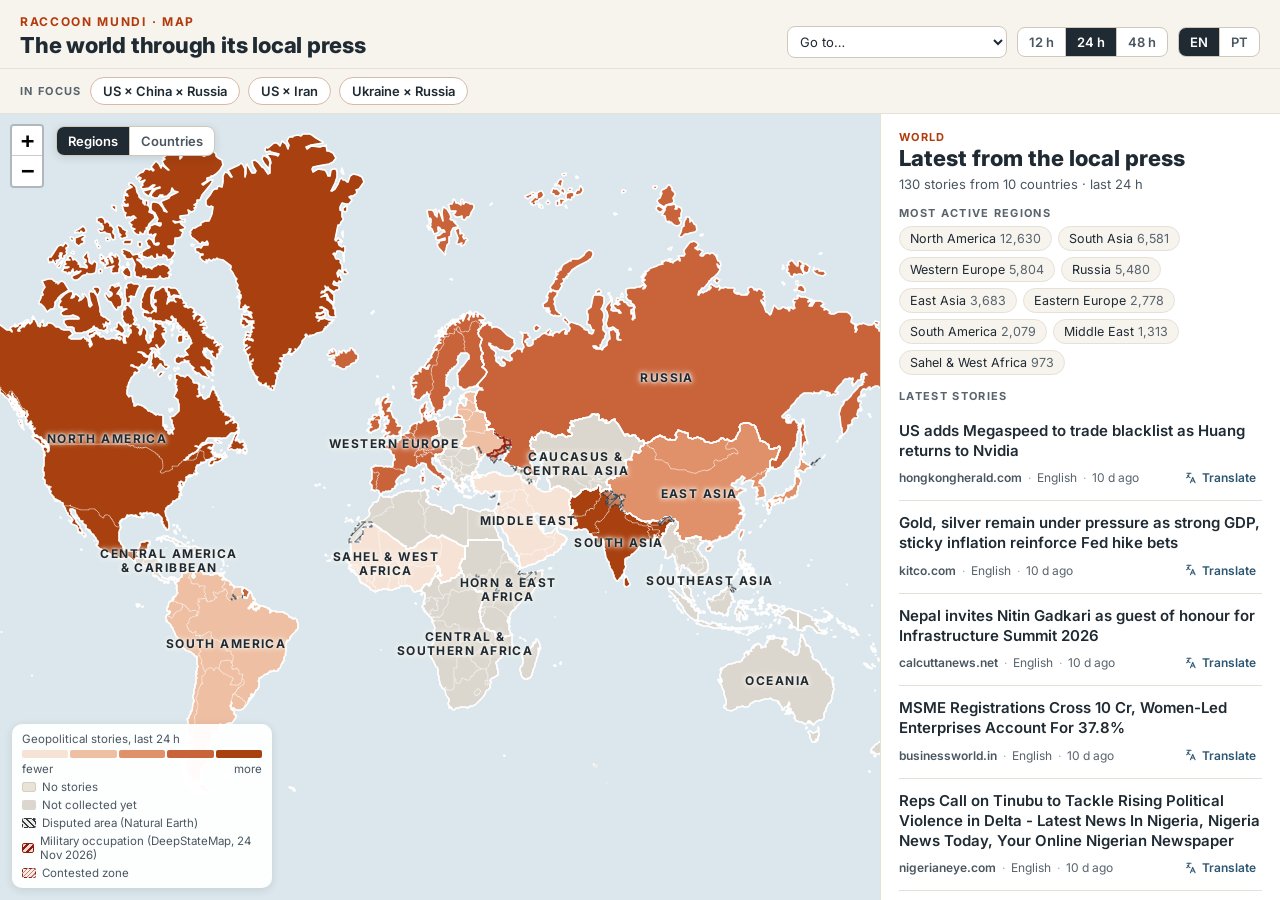
==== site/index.html @ 03265bfc "Mudança 6: cartão de notícia simplificado e correções de detalhe - o título é o único link para a ma" ====
<!doctype html>
<html lang="en">
<head>
<meta charset="utf-8">
<meta name="viewport" content="width=device-width, initial-scale=1">
<title>Raccoon Mundi · Mapa geopolítico</title>
<meta name="description" content="Mapa-múndi com as notícias recentes da imprensa local de cada região, atualizado duas vezes por dia.">
<link rel="icon" href="data:image/svg+xml,%3Csvg xmlns=%22http://www.w3.org/2000/svg%22 viewBox=%220 0 32 32%22%3E%3Ccircle cx=%2216%22 cy=%2216%22 r=%2214%22 fill=%22%23b23a0b%22/%3E%3C/svg%3E">
<link rel="preconnect" href="https://fonts.googleapis.com">
<link rel="stylesheet" href="https://fonts.googleapis.com/css2?family=Inter:wght@400;500;600;700;800&display=swap">
<link rel="stylesheet" href="vendor/leaflet/leaflet.css">
<link rel="stylesheet" href="style.css">
</head>
<body>
<header class="topo">
  <div class="marca">
    <div class="sobretitulo">RACCOON MUNDI · <span data-i18n="mapa">MAP</span></div>
    <h1 data-i18n="titulo">The world through its local press</h1>
  </div>
  <div class="controles">
    <label class="ir-para">
      <span class="sr" data-i18n="irPara">Go to</span>
      <select id="ir-para" aria-label="Go to"></select>
    </label>
    <div class="segmentado" role="group" aria-label="Period" id="periodo">
      <button type="button" data-h="12">12 h</button>
      <button type="button" data-h="24">24 h</button>
      <button type="button" data-h="48">48 h</button>
    </div>
    <div class="segmentado" role="group" aria-label="Language" id="idioma">
      <button type="button" data-l="en">EN</button>
      <button type="button" data-l="pt">PT</button>
    </div>
  </div>
</header>

<nav class="temas" id="temas" aria-label="Themes in focus"></nav>

<main class="principal">
  <div class="mapa-area">
    <div id="mapa" role="region" aria-label="Map"></div>
    <div class="legenda" id="legenda" aria-hidden="true"></div>
    <div class="modo segmentado" role="group" id="modo">
      <button type="button" data-m="regioes" data-i18n="regioes">Regions</button>
      <button type="button" data-m="paises" data-i18n="paises">Countries</button>
    </div>
  </div>
  <aside class="painel" id="painel" aria-label="Notícias">
    <p class="sr" id="anuncio" aria-live="polite"></p>
    <button type="button" class="alca" id="alca" aria-label="Expand panel"></button>
    <div id="painel-conteudo"></div>
    <footer class="rodape" id="rodape"></footer>
  </aside>
</main>

<script src="vendor/leaflet/leaflet.js"></script>
<script src="app.js"></script>
</body>
</html>
---- site/vendor/leaflet/leaflet.css ----
/* required styles */

.leaflet-pane,
.leaflet-tile,
.leaflet-marker-icon,
.leaflet-marker-shadow,
.leaflet-tile-container,
.leaflet-pane > svg,
.leaflet-pane > canvas,
.leaflet-zoom-box,
.leaflet-image-layer,
.leaflet-layer {
	position: absolute;
	left: 0;
	top: 0;
	}
.leaflet-container {
	overflow: hidden;
	}
.leaflet-tile,
.leaflet-marker-icon,
.leaflet-marker-shadow {
	-webkit-user-select: none;
	   -moz-user-select: none;
	        user-select: none;
	  -webkit-user-drag: none;
	}
/* Prevents IE11 from highlighting tiles in blue */
.leaflet-tile::selection {
	background: transparent;
}
/* Safari renders non-retina tile on retina better with this, but Chrome is worse */
.leaflet-safari .leaflet-tile {
	image-rendering: -webkit-optimize-contrast;
	}
/* hack that prevents hw layers "stretching" when loading new tiles */
.leaflet-safari .leaflet-tile-container {
	width: 1600px;
	height: 1600px;
	-webkit-transform-origin: 0 0;
	}
.leaflet-marker-icon,
.leaflet-marker-shadow {
	display: block;
	}
/* .leaflet-container svg: reset svg max-width decleration shipped in Joomla! (joomla.org) 3.x */
/* .leaflet-container img: map is broken in FF if you have max-width: 100% on tiles */
.leaflet-container .leaflet-overlay-pane svg {
	max-width: none !important;
	max-height: none !important;
	}
.leaflet-container .leaflet-marker-pane img,
.leaflet-container .leaflet-shadow-pane img,
.leaflet-container .leaflet-tile-pane img,
.leaflet-container img.leaflet-image-layer,
.leaflet-container .leaflet-tile {
	max-width: none !important;
	max-height: none !important;
	width: auto;
	padding: 0;
	}

.leaflet-container img.leaflet-tile {
	/* See: https://bugs.chromium.org/p/chromium/issues/detail?id=600120 */
	mix-blend-mode: plus-lighter;
}

.leaflet-container.leaflet-touch-zoom {
	-ms-touch-action: pan-x pan-y;
	touch-action: pan-x pan-y;
	}
.leaflet-container.leaflet-touch-drag {
	-ms-touch-action: pinch-zoom;
	/* Fallback for FF which doesn't support pinch-zoom */
	touch-action: none;
	touch-action: pinch-zoom;
}
.leaflet-container.leaflet-touch-drag.leaflet-touch-zoom {
	-ms-touch-action: none;
	touch-action: none;
}
.leaflet-container {
	-webkit-tap-highlight-color: transparent;
}
.leaflet-container a {
	-webkit-tap-highlight-color: rgba(51, 181, 229, 0.4);
}
.leaflet-tile {
	filter: inherit;
	visibility: hidden;
	}
.leaflet-tile-loaded {
	visibility: inherit;
	}
.leaflet-zoom-box {
	width: 0;
	height: 0;
	-moz-box-sizing: border-box;
	     box-sizing: border-box;
	z-index: 800;
	}
/* workaround for https://bugzilla.mozilla.org/show_bug.cgi?id=888319 */
.leaflet-overlay-pane svg {
	-moz-user-select: none;
	}

.leaflet-pane         { z-index: 400; }

.leaflet-tile-pane    { z-index: 200; }
.leaflet-overlay-pane { z-index: 400; }
.leaflet-shadow-pane  { z-index: 500; }
.leaflet-marker-pane  { z-index: 600; }
.leaflet-tooltip-pane   { z-index: 650; }
.leaflet-popup-pane   { z-index: 700; }

.leaflet-map-pane canvas { z-index: 100; }
.leaflet-map-pane svg    { z-index: 200; }

.leaflet-vml-shape {
	width: 1px;
	height: 1px;
	}
.lvml {
	behavior: url(#default#VML);
	display: inline-block;
	position: absolute;
	}


/* control positioning */

.leaflet-control {
	position: relative;
	z-index: 800;
	pointer-events: visiblePainted; /* IE 9-10 doesn't have auto */
	pointer-events: auto;
	}
.leaflet-top,
.leaflet-bottom {
	position: absolute;
	z-index: 1000;
	pointer-events: none;
	}
.leaflet-top {
	top: 0;
	}
.leaflet-right {
	right: 0;
	}
.leaflet-bottom {
	bottom: 0;
	}
.leaflet-left {
	left: 0;
	}
.leaflet-control {
	float: left;
	clear: both;
	}
.leaflet-right .leaflet-control {
	float: right;
	}
.leaflet-top .leaflet-control {
	margin-top: 10px;
	}
.leaflet-bottom .leaflet-control {
	margin-bottom: 10px;
	}
.leaflet-left .leaflet-control {
	margin-left: 10px;
	}
.leaflet-right .leaflet-control {
	margin-right: 10px;
	}


/* zoom and fade animations */

.leaflet-fade-anim .leaflet-popup {
	opacity: 0;
	-webkit-transition: opacity 0.2s linear;
	   -moz-transition: opacity 0.2s linear;
	        transition: opacity 0.2s linear;
	}
.leaflet-fade-anim .leaflet-map-pane .leaflet-popup {
	opacity: 1;
	}
.leaflet-zoom-animated {
	-webkit-transform-origin: 0 0;
	    -ms-transform-origin: 0 0;
	        transform-origin: 0 0;
	}
svg.leaflet-zoom-animated {
	will-change: transform;
}

.leaflet-zoom-anim .leaflet-zoom-animated {
	-webkit-transition: -webkit-transform 0.25s cubic-bezier(0,0,0.25,1);
	   -moz-transition:    -moz-transform 0.25s cubic-bezier(0,0,0.25,1);
	        transition:         transform 0.25s cubic-bezier(0,0,0.25,1);
	}
.leaflet-zoom-anim .leaflet-tile,
.leaflet-pan-anim .leaflet-tile {
	-webkit-transition: none;
	   -moz-transition: none;
	        transition: none;
	}

.leaflet-zoom-anim .leaflet-zoom-hide {
	visibility: hidden;
	}


/* cursors */

.leaflet-interactive {
	cursor: pointer;
	}
.leaflet-grab {
	cursor: -webkit-grab;
	cursor:    -moz-grab;
	cursor:         grab;
	}
.leaflet-crosshair,
.leaflet-crosshair .leaflet-interactive {
	cursor: crosshair;
	}
.leaflet-popup-pane,
.leaflet-control {
	cursor: auto;
	}
.leaflet-dragging .leaflet-grab,
.leaflet-dragging .leaflet-grab .leaflet-interactive,
.leaflet-dragging .leaflet-marker-draggable {
	cursor: move;
	cursor: -webkit-grabbing;
	cursor:    -moz-grabbing;
	cursor:         grabbing;
	}

/* marker & overlays interactivity */
.leaflet-marker-icon,
.leaflet-marker-shadow,
.leaflet-image-layer,
.leaflet-pane > svg path,
.leaflet-tile-container {
	pointer-events: none;
	}

.leaflet-marker-icon.leaflet-interactive,
.leaflet-image-layer.leaflet-interactive,
.leaflet-pane > svg path.leaflet-interactive,
svg.leaflet-image-layer.leaflet-interactive path {
	pointer-events: visiblePainted; /* IE 9-10 doesn't have auto */
	pointer-events: auto;
	}

/* visual tweaks */

.leaflet-container {
	background: #ddd;
	outline-offset: 1px;
	}
.leaflet-container a {
	color: #0078A8;
	}
.leaflet-zoom-box {
	border: 2px dotted #38f;
	background: rgba(255,255,255,0.5);
	}


/* general typography */
.leaflet-container {
	font-family: "Helvetica Neue", Arial, Helvetica, sans-serif;
	font-size: 12px;
	font-size: 0.75rem;
	line-height: 1.5;
	}


/* general toolbar styles */

.leaflet-bar {
	box-shadow: 0 1px 5px rgba(0,0,0,0.65);
	border-radius: 4px;
	}
.leaflet-bar a {
	background-color: #fff;
	border-bottom: 1px solid #ccc;
	width: 26px;
	height: 26px;
	line-height: 26px;
	display: block;
	text-align: center;
	text-decoration: none;
	color: black;
	}
.leaflet-bar a,
.leaflet-control-layers-toggle {
	background-position: 50% 50%;
	background-repeat: no-repeat;
	display: block;
	}
.leaflet-bar a:hover,
.leaflet-bar a:focus {
	background-color: #f4f4f4;
	}
.leaflet-bar a:first-child {
	border-top-left-radius: 4px;
	border-top-right-radius: 4px;
	}
.leaflet-bar a:last-child {
	border-bottom-left-radius: 4px;
	border-bottom-right-radius: 4px;
	border-bottom: none;
	}
.leaflet-bar a.leaflet-disabled {
	cursor: default;
	background-color: #f4f4f4;
	color: #bbb;
	}

.leaflet-touch .leaflet-bar a {
	width: 30px;
	height: 30px;
	line-height: 30px;
	}
.leaflet-touch .leaflet-bar a:first-child {
	border-top-left-radius: 2px;
	border-top-right-radius: 2px;
	}
.leaflet-touch .leaflet-bar a:last-child {
	border-bottom-left-radius: 2px;
	border-bottom-right-radius: 2px;
	}

/* zoom control */

.leaflet-control-zoom-in,
.leaflet-control-zoom-out {
	font: bold 18px 'Lucida Console', Monaco, monospace;
	text-indent: 1px;
	}

.leaflet-touch .leaflet-control-zoom-in, .leaflet-touch .leaflet-control-zoom-out  {
	font-size: 22px;
	}


/* layers control */

.leaflet-control-layers {
	box-shadow: 0 1px 5px rgba(0,0,0,0.4);
	background: #fff;
	border-radius: 5px;
	}
.leaflet-control-layers-toggle {
	background-image: url(images/layers.png);
	width: 36px;
	height: 36px;
	}
.leaflet-retina .leaflet-control-layers-toggle {
	background-image: url(images/layers-2x.png);
	background-size: 26px 26px;
	}
.leaflet-touch .leaflet-control-layers-toggle {
	width: 44px;
	height: 44px;
	}
.leaflet-control-layers .leaflet-control-layers-list,
.leaflet-control-layers-expanded .leaflet-control-layers-toggle {
	display: none;
	}
.leaflet-control-layers-expanded .leaflet-control-layers-list {
	display: block;
	position: relative;
	}
.leaflet-control-layers-expanded {
	padding: 6px 10px 6px 6px;
	color: #333;
	background: #fff;
	}
.leaflet-control-layers-scrollbar {
	overflow-y: scroll;
	overflow-x: hidden;
	padding-right: 5px;
	}
.leaflet-control-layers-selector {
	margin-top: 2px;
	position: relative;
	top: 1px;
	}
.leaflet-control-layers label {
	display: block;
	font-size: 13px;
	font-size: 1.08333em;
	}
.leaflet-control-layers-separator {
	height: 0;
	border-top: 1px solid #ddd;
	margin: 5px -10px 5px -6px;
	}

/* Default icon URLs */
.leaflet-default-icon-path { /* used only in path-guessing heuristic, see L.Icon.Default */
	background-image: url(images/marker-icon.png);
	}


/* attribution and scale controls */

.leaflet-container .leaflet-control-attribution {
	background: #fff;
	background: rgba(255, 255, 255, 0.8);
	margin: 0;
	}
.leaflet-control-attribution,
.leaflet-control-scale-line {
	padding: 0 5px;
	color: #333;
	line-height: 1.4;
	}
.leaflet-control-attribution a {
	text-decoration: none;
	}
.leaflet-control-attribution a:hover,
.leaflet-control-attribution a:focus {
	text-decoration: underline;
	}
.leaflet-attribution-flag {
	display: inline !important;
	vertical-align: baseline !important;
	width: 1em;
	height: 0.6669em;
	}
.leaflet-left .leaflet-control-scale {
	margin-left: 5px;
	}
.leaflet-bottom .leaflet-control-scale {
	margin-bottom: 5px;
	}
.leaflet-control-scale-line {
	border: 2px solid #777;
	border-top: none;
	line-height: 1.1;
	padding: 2px 5px 1px;
	white-space: nowrap;
	-moz-box-sizing: border-box;
	     box-sizing: border-box;
	background: rgba(255, 255, 255, 0.8);
	text-shadow: 1px 1px #fff;
	}
.leaflet-control-scale-line:not(:first-child) {
	border-top: 2px solid #777;
	border-bottom: none;
	margin-top: -2px;
	}
.leaflet-control-scale-line:not(:first-child):not(:last-child) {
	border-bottom: 2px solid #777;
	}

.leaflet-touch .leaflet-control-attribution,
.leaflet-touch .leaflet-control-layers,
.leaflet-touch .leaflet-bar {
	box-shadow: none;
	}
.leaflet-touch .leaflet-control-layers,
.leaflet-touch .leaflet-bar {
	border: 2px solid rgba(0,0,0,0.2);
	background-clip: padding-box;
	}


/* popup */

.leaflet-popup {
	position: absolute;
	text-align: center;
	margin-bottom: 20px;
	}
.leaflet-popup-content-wrapper {
	padding: 1px;
	text-align: left;
	border-radius: 12px;
	}
.leaflet-popup-content {
	margin: 13px 24px 13px 20px;
	line-height: 1.3;
	font-size: 13px;
	font-size: 1.08333em;
	min-height: 1px;
	}
.leaflet-popup-content p {
	margin: 17px 0;
	margin: 1.3em 0;
	}
.leaflet-popup-tip-container {
	width: 40px;
	height: 20px;
	position: absolute;
	left: 50%;
	margin-top: -1px;
	margin-left: -20px;
	overflow: hidden;
	pointer-events: none;
	}
.leaflet-popup-tip {
	width: 17px;
	height: 17px;
	padding: 1px;

	margin: -10px auto 0;
	pointer-events: auto;

	-webkit-transform: rotate(45deg);
	   -moz-transform: rotate(45deg);
	    -ms-transform: rotate(45deg);
	        transform: rotate(45deg);
	}
.leaflet-popup-content-wrapper,
.leaflet-popup-tip {
	background: white;
	color: #333;
	box-shadow: 0 3px 14px rgba(0,0,0,0.4);
	}
.leaflet-container a.leaflet-popup-close-button {
	position: absolute;
	top: 0;
	right: 0;
	border: none;
	text-align: center;
	width: 24px;
	height: 24px;
	font: 16px/24px Tahoma, Verdana, sans-serif;
	color: #757575;
	text-decoration: none;
	background: transparent;
	}
.leaflet-container a.leaflet-popup-close-button:hover,
.leaflet-container a.leaflet-popup-close-button:focus {
	color: #585858;
	}
.leaflet-popup-scrolled {
	overflow: auto;
	}

.leaflet-oldie .leaflet-popup-content-wrapper {
	-ms-zoom: 1;
	}
.leaflet-oldie .leaflet-popup-tip {
	width: 24px;
	margin: 0 auto;

	-ms-filter: "progid:DXImageTransform.Microsoft.Matrix(M11=0.70710678, M12=0.70710678, M21=-0.70710678, M22=0.70710678)";
	filter: progid:DXImageTransform.Microsoft.Matrix(M11=0.70710678, M12=0.70710678, M21=-0.70710678, M22=0.70710678);
	}

.leaflet-oldie .leaflet-control-zoom,
.leaflet-oldie .leaflet-control-layers,
.leaflet-oldie .leaflet-popup-content-wrapper,
.leaflet-oldie .leaflet-popup-tip {
	border: 1px solid #999;
	}


/* div icon */

.leaflet-div-icon {
	background: #fff;
	border: 1px solid #666;
	}


/* Tooltip */
/* Base styles for the element that has a tooltip */
.leaflet-tooltip {
	position: absolute;
	padding: 6px;
	background-color: #fff;
	border: 1px solid #fff;
	border-radius: 3px;
	color: #222;
	white-space: nowrap;
	-webkit-user-select: none;
	-moz-user-select: none;
	-ms-user-select: none;
	user-select: none;
	pointer-events: none;
	box-shadow: 0 1px 3px rgba(0,0,0,0.4);
	}
.leaflet-tooltip.leaflet-interactive {
	cursor: pointer;
	pointer-events: auto;
	}
.leaflet-tooltip-top:before,
.leaflet-tooltip-bottom:before,
.leaflet-tooltip-left:before,
.leaflet-tooltip-right:before {
	position: absolute;
	pointer-events: none;
	border: 6px solid transparent;
	background: transparent;
	content: "";
	}

/* Directions */

.leaflet-tooltip-bottom {
	margin-top: 6px;
}
.leaflet-tooltip-top {
	margin-top: -6px;
}
.leaflet-tooltip-bottom:before,
.leaflet-tooltip-top:before {
	left: 50%;
	margin-left: -6px;
	}
.leaflet-tooltip-top:before {
	bottom: 0;
	margin-bottom: -12px;
	border-top-color: #fff;
	}
.leaflet-tooltip-bottom:before {
	top: 0;
	margin-top: -12px;
	margin-left: -6px;
	border-bottom-color: #fff;
	}
.leaflet-tooltip-left {
	margin-left: -6px;
}
.leaflet-tooltip-right {
	margin-left: 6px;
}
.leaflet-tooltip-left:before,
.leaflet-tooltip-right:before {
	top: 50%;
	margin-top: -6px;
	}
.leaflet-tooltip-left:before {
	right: 0;
	margin-right: -12px;
	border-left-color: #fff;
	}
.leaflet-tooltip-right:before {
	left: 0;
	margin-left: -12px;
	border-right-color: #fff;
	}

/* Printing */

@media print {
	/* Prevent printers from removing background-images of controls. */
	.leaflet-control {
		-webkit-print-color-adjust: exact;
		print-color-adjust: exact;
		}
	}
---- site/style.css ----
:root {
  --creme: #f7f4ee;
  --tinta: #1f2a33;
  --tinta-2: #4a5660;
  --tinta-3: #58636c;
  --acento: #b23a0b;
  --link: #2c5672;
  --linha: #e6e1d8;
  --oceano: #dbe7ec;
  --terra-vazia: #e9e3d7;
  --painel: 400px;
}
* { box-sizing: border-box; }
html, body { margin: 0; height: 100%; }
body {
  font-family: Inter, system-ui, -apple-system, "Segoe UI", sans-serif;
  background: var(--creme);
  color: var(--tinta);
  display: flex;
  flex-direction: column;
  height: 100vh;
  height: 100dvh;
}
a { color: var(--link); }
a:hover { color: var(--tinta); }
button { font: inherit; color: inherit; }
.sr { position: absolute; width: 1px; height: 1px; overflow: hidden; clip: rect(0 0 0 0); }

/* Topo */
.topo {
  display: flex; align-items: flex-end; justify-content: space-between; gap: 16px;
  padding: 14px 20px 10px; border-bottom: 1px solid var(--linha); flex-wrap: wrap;
}
.sobretitulo { font-size: 12px; font-weight: 700; letter-spacing: .14em; color: var(--acento); }
.topo h1 { margin: 4px 0 0; font-size: 22px; line-height: 1.15; font-weight: 800; letter-spacing: -.01em; }
.controles { display: flex; gap: 10px; align-items: center; flex-wrap: wrap; }
.segmentado { display: inline-flex; border: 1px solid #cfc8bb; border-radius: 8px; overflow: hidden; background: #fff; }
.segmentado button {
  border: 0; background: transparent; padding: 6px 11px; font-size: 13px; font-weight: 600; cursor: pointer;
  color: var(--tinta-2);
}
.segmentado button + button { border-left: 1px solid #cfc8bb; }
.segmentado button[aria-pressed="true"] { background: var(--tinta); color: #fff; }
.segmentado button:focus-visible, select:focus-visible, .chip:focus-visible, .item a:focus-visible {
  outline: 2px solid var(--acento); outline-offset: 2px;
}
.ir-para select {
  font: inherit; font-size: 13px; padding: 6px 8px; border: 1px solid #cfc8bb; border-radius: 8px;
  background: #fff; color: var(--tinta); max-width: 220px;
}

/* Temas em foco */
.temas { display: flex; gap: 8px; align-items: center; padding: 8px 20px; overflow-x: auto; border-bottom: 1px solid var(--linha); }
.temas .rotulo { font-size: 11px; font-weight: 700; letter-spacing: .12em; color: var(--tinta-3); white-space: nowrap; }
.chip {
  border: 1px solid #d9b8a6; background: #fff; color: var(--tinta); border-radius: 999px;
  padding: 5px 12px; font-size: 13px; font-weight: 600; cursor: pointer; white-space: nowrap;
}
.chip[aria-pressed="true"] { background: var(--acento); border-color: var(--acento); color: #fff; }

/* Mapa + painel */
.principal { flex: 1; display: flex; min-height: 0; }
.mapa-area { position: relative; flex: 1; min-width: 0; }
#mapa { position: absolute; inset: 0; background: var(--oceano); }
.leaflet-container { font-family: inherit; background: var(--oceano); }
/* sem o retângulo de foco do navegador ao clicar num país */
.leaflet-container path:focus, .leaflet-container svg:focus, .leaflet-interactive:focus { outline: none; }
.leaflet-tooltip.rotulo-mapa {
  background: var(--tinta); color: #fff; border: 0; border-radius: 6px; font-size: 12px; font-weight: 600;
  padding: 4px 8px; box-shadow: none;
}
.leaflet-tooltip.rotulo-mapa::before { display: none; }
/* nomes no mapa, no estilo do mapa de Ormuz */
.leaflet-rotulos-pane { pointer-events: none; }
.rotulo-ancora { background: none; border: 0; }
.rotulo {
  display: flex; align-items: center; justify-content: center; text-align: center; height: 100%;
  font-weight: 700; letter-spacing: .08em; line-height: 1.2; color: #2b3a44; white-space: nowrap;
  text-shadow: 0 0 2px #f7f4ee, 0 0 4px #f7f4ee, 0 0 7px #f7f4ee;
}
.rotulo-regiao { letter-spacing: .12em; color: #1f2a33; }
.rotulo-pais { font-weight: 600; color: #34434e; }
.modo { position: absolute; top: 12px; left: 56px; z-index: 500; box-shadow: 0 2px 8px rgba(31,42,51,.12); }
.legenda {
  position: absolute; left: 12px; bottom: 12px; z-index: 500; background: rgba(255,255,255,.94);
  border-radius: 10px; padding: 8px 10px; font-size: 11.5px; color: var(--tinta-2);
  box-shadow: 0 2px 8px rgba(31,42,51,.12); max-width: 260px;
}
.legenda .escala { display: flex; gap: 2px; margin: 4px 0; }
.legenda .escala span { flex: 1; height: 8px; border-radius: 2px; }
.legenda .linha { display: flex; align-items: center; gap: 6px; margin-top: 4px; }
.legenda .amostra { width: 14px; height: 10px; border-radius: 2px; display: inline-block; }

.painel {
  width: var(--painel); border-left: 1px solid var(--linha); background: #fff; display: flex; flex-direction: column;
  min-height: 0; overflow-y: auto;
}
#painel-conteudo { flex: 1 0 auto; padding: 16px 18px; }
.alca { display: none; }
.painel h2 { margin: 2px 0 4px; font-size: 22px; font-weight: 800; line-height: 1.15; }
.painel .tipo { font-size: 11px; font-weight: 700; letter-spacing: .12em; color: var(--acento); text-transform: uppercase; }
.painel .resumo { font-size: 13px; color: var(--tinta-2); margin: 4px 0 12px; }
.painel .contexto { font-size: 14px; line-height: 1.45; margin: 8px 0 12px; }
.painel .voltar { background: none; border: 0; padding: 0; color: var(--link); font-size: 13px; cursor: pointer; margin-bottom: 8px; }
.painel .aviso.guerra { border-left-color: #8f1d0d; background: #f8ece9; }
.painel .aviso { background: #fbf3ee; border-left: 3px solid var(--acento); padding: 8px 10px; font-size: 13px; margin: 8px 0 12px; }
.lista-paises { display: flex; flex-wrap: wrap; gap: 6px; margin: 4px 0 14px; }
.lista-paises button {
  border: 1px solid var(--linha); background: var(--creme); border-radius: 999px; padding: 4px 10px;
  font-size: 12.5px; cursor: pointer;
}
.lista-paises button .n { color: var(--tinta-3); margin-left: 4px; }
.lista-paises button.sem { opacity: .55; }
.secao { font-size: 11px; font-weight: 700; letter-spacing: .12em; color: var(--tinta-3); text-transform: uppercase; margin: 14px 0 6px; }

.item { padding: 12px 0; border-top: 1px solid var(--linha); }
.item:first-of-type { border-top: 0; }
.item .titulo { font-size: 15px; font-weight: 600; line-height: 1.35; margin: 0; }
.item .titulo a { color: var(--tinta); text-decoration: none; }
.item .titulo a:hover { color: var(--link); text-decoration: underline; }
.item .original { font-size: 12.5px; color: var(--tinta-3); margin: 3px 0 0; line-height: 1.35; }
.item .meta { font-size: 12px; color: var(--tinta-3); margin-top: 6px; display: flex; flex-wrap: wrap; gap: 4px 6px; align-items: center; }
.item .meta .veiculo { color: var(--tinta-2); font-weight: 600; }
.item .meta .ponto::before { content: "·"; margin-right: 6px; color: #a7aeb4; }
.item .meta .traduzir {
  margin-left: auto; display: inline-flex; align-items: center; gap: 4px; color: var(--link); text-decoration: none;
  font-weight: 600; border-radius: 6px; padding: 3px 6px;
}
.item .meta .traduzir:hover { background: #eef3f6; }
.selo {
  font-size: 10.5px; font-weight: 700; letter-spacing: .06em; text-transform: uppercase; border-radius: 4px;
  padding: 2px 6px; background: #f3e2d9; color: var(--acento);
}
.selo.exilio { background: #e3ecf2; color: var(--link); }
.vazio { color: var(--tinta-3); font-size: 14px; padding: 8px 0; }

.rodape { border-top: 1px solid var(--linha); padding: 10px 18px 12px; font-size: 11.5px; color: var(--tinta-3); line-height: 1.45; }
.rodape p { margin: 2px 0; }

/* Celular: painel vira gaveta */
@media (max-width: 820px) {
  .topo { padding: 10px 14px 8px; }
  .topo h1 { font-size: 18px; }
  .temas { padding: 6px 14px; }
  .principal { position: relative; }
  .painel {
    position: absolute; left: 0; right: 0; bottom: 0; width: auto; height: 42%; z-index: 800;
    border-left: 0; border-top: 1px solid var(--linha); border-radius: 14px 14px 0 0;
    box-shadow: 0 -6px 20px rgba(31,42,51,.15); transition: height .2s;
  }
  .painel.aberto { height: 86%; }
  .alca {
    display: block; width: 100%; height: 22px; border: 0; background: #fff; cursor: pointer; flex: none;
    position: sticky; top: 0; z-index: 2;
  }
  .alca::before { content: ""; display: block; width: 40px; height: 4px; border-radius: 2px; background: #cfc8bb; margin: 8px auto; }
  .legenda { bottom: calc(42% + 10px); font-size: 11px; }
  .modo { left: 12px; top: 10px; }
  .controles { gap: 6px; }
  .segmentado button { padding: 6px 8px; }
  .ir-para select { max-width: 130px; }
  .topo h1 { display: none; }
  .leaflet-control-zoom { display: none; }
}
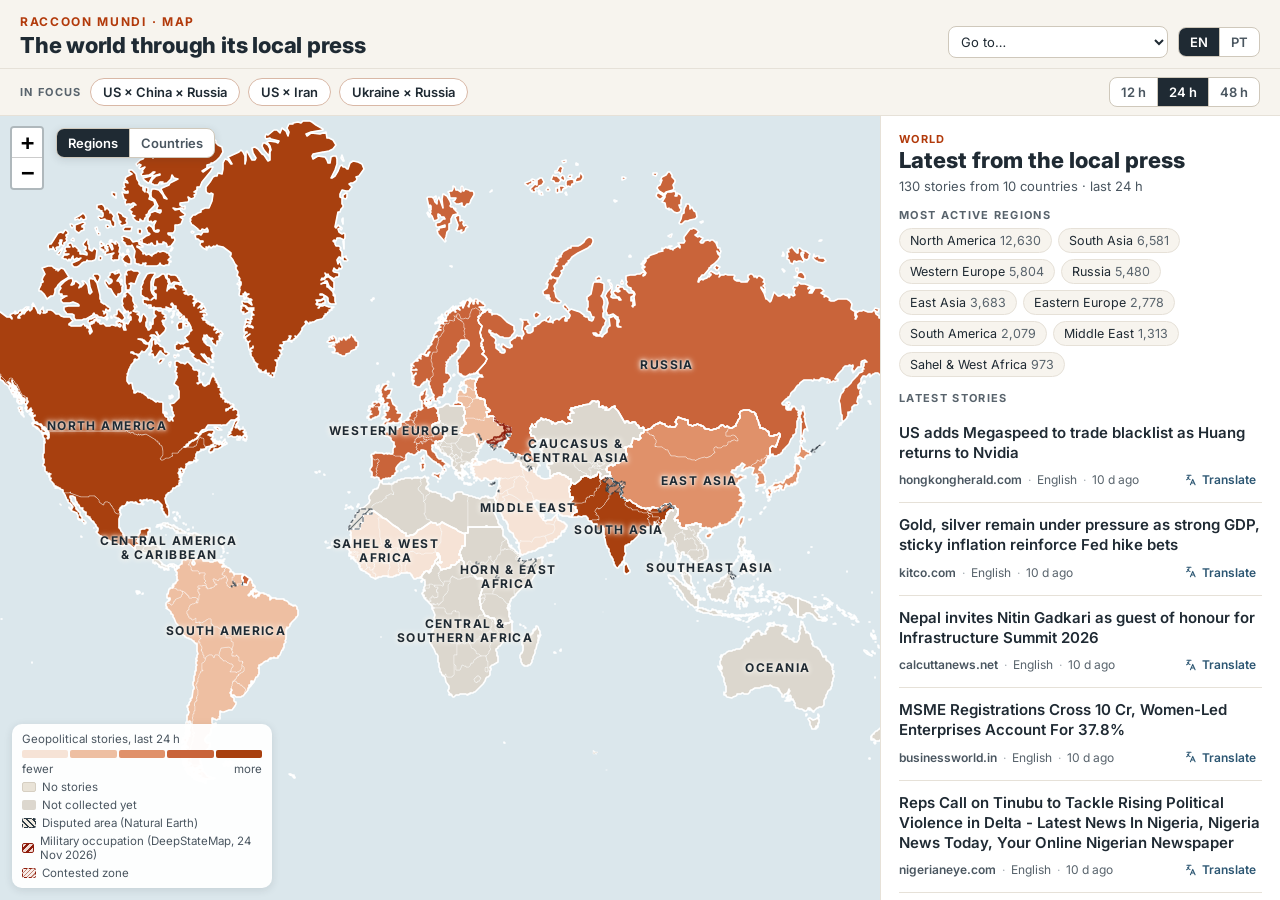
==== commit 03cd53b1: "Mudança 7: ajustes de celular - cabeçalho compacto: marca, busca ("Ir para…" vira ícone) e EN/PT num" ====
--- a/site/index.html
+++ b/site/index.html
@@ -19,14 +19,10 @@
   </div>
   <div class="controles">
     <label class="ir-para">
+      <svg class="icone-busca" viewBox="0 0 24 24" width="18" height="18" aria-hidden="true"><circle cx="11" cy="11" r="6.5" fill="none" stroke="currentColor" stroke-width="2"/><path d="M16 16l4.5 4.5" stroke="currentColor" stroke-width="2" stroke-linecap="round"/></svg>
       <span class="sr" data-i18n="irPara">Go to</span>
       <select id="ir-para" aria-label="Go to"></select>
     </label>
-    <div class="segmentado" role="group" aria-label="Period" id="periodo">
-      <button type="button" data-h="12">12 h</button>
-      <button type="button" data-h="24">24 h</button>
-      <button type="button" data-h="48">48 h</button>
-    </div>
     <div class="segmentado" role="group" aria-label="Language" id="idioma">
       <button type="button" data-l="en">EN</button>
       <button type="button" data-l="pt">PT</button>
@@ -34,12 +30,20 @@
   </div>
 </header>
 
-<nav class="temas" id="temas" aria-label="Themes in focus"></nav>
+<div class="barra">
+  <nav class="temas" id="temas" aria-label="Themes in focus"></nav>
+  <div class="segmentado" role="group" aria-label="Period" id="periodo">
+    <button type="button" data-h="12">12 h</button>
+    <button type="button" data-h="24">24 h</button>
+    <button type="button" data-h="48">48 h</button>
+  </div>
+</div>
 
 <main class="principal">
   <div class="mapa-area">
     <div id="mapa" role="region" aria-label="Map"></div>
     <div class="legenda" id="legenda" aria-hidden="true"></div>
+    <button type="button" class="legenda-botao" id="legenda-botao" aria-expanded="false" aria-controls="legenda" data-i18n="legenda">Legend</button>
     <div class="modo segmentado" role="group" id="modo">
       <button type="button" data-m="regioes" data-i18n="regioes">Regions</button>
       <button type="button" data-m="paises" data-i18n="paises">Countries</button>
--- a/site/style.css
+++ b/site/style.css
@@ -49,8 +49,13 @@
   background: #fff; color: var(--tinta); max-width: 220px;
 }
 
-/* Temas em foco */
-.temas { display: flex; gap: 8px; align-items: center; padding: 8px 20px; overflow-x: auto; border-bottom: 1px solid var(--linha); }
+/* Faixa dos temas em foco + período */
+.barra { display: flex; align-items: center; gap: 12px; padding: 8px 20px; border-bottom: 1px solid var(--linha); }
+.barra #periodo { flex: none; }
+.temas { flex: 1; min-width: 0; display: flex; gap: 8px; align-items: center; overflow-x: auto; scrollbar-width: none; }
+.temas::-webkit-scrollbar { display: none; }
+.icone-busca { display: none; }
+.legenda-botao { display: none; }
 .temas .rotulo { font-size: 11px; font-weight: 700; letter-spacing: .12em; color: var(--tinta-3); white-space: nowrap; }
 .chip {
   border: 1px solid #d9b8a6; background: #fff; color: var(--tinta); border-radius: 999px;
@@ -137,28 +142,43 @@
 .rodape { border-top: 1px solid var(--linha); padding: 10px 18px 12px; font-size: 11.5px; color: var(--tinta-3); line-height: 1.45; }
 .rodape p { margin: 2px 0; }
 
-/* Celular: painel vira gaveta */
+/* Celular: cabeçalho compacto e painel em gaveta */
 @media (max-width: 820px) {
-  .topo { padding: 10px 14px 8px; }
-  .topo h1 { font-size: 18px; }
-  .temas { padding: 6px 14px; }
+  .topo { padding: 8px 12px; flex-wrap: nowrap; align-items: center; gap: 8px; }
+  .topo h1 { display: none; }
+  .controles { gap: 6px; flex-wrap: nowrap; }
+  .ir-para { position: relative; width: 40px; height: 40px; display: inline-flex; align-items: center; justify-content: center;
+    border: 1px solid #cfc8bb; border-radius: 8px; background: #fff; color: var(--tinta); }
+  .ir-para select { position: absolute; inset: 0; width: 100%; height: 100%; opacity: 0; max-width: none; }
+  .icone-busca { display: block; }
+  .barra { padding: 6px 12px; gap: 8px; }
   .principal { position: relative; }
   .painel {
-    position: absolute; left: 0; right: 0; bottom: 0; width: auto; height: 42%; z-index: 800;
+    position: absolute; left: 0; right: 0; bottom: 0; width: auto; height: 38%; z-index: 800;
     border-left: 0; border-top: 1px solid var(--linha); border-radius: 14px 14px 0 0;
     box-shadow: 0 -6px 20px rgba(31,42,51,.15); transition: height .2s;
   }
   .painel.aberto { height: 86%; }
   .alca {
-    display: block; width: 100%; height: 22px; border: 0; background: #fff; cursor: pointer; flex: none;
+    display: block; width: 100%; height: 26px; border: 0; background: #fff; cursor: pointer; flex: none;
     position: sticky; top: 0; z-index: 2;
   }
-  .alca::before { content: ""; display: block; width: 40px; height: 4px; border-radius: 2px; background: #cfc8bb; margin: 8px auto; }
-  .legenda { bottom: calc(42% + 10px); font-size: 11px; }
+  .alca::before { content: ""; display: block; width: 40px; height: 4px; border-radius: 2px; background: #cfc8bb; margin: 10px auto; }
+  .legenda { display: none; bottom: calc(38% + 58px); font-size: 11px; }
+  .legenda.aberta { display: block; }
+  .legenda-botao {
+    display: block; position: absolute; left: 12px; bottom: calc(38% + 12px); z-index: 500; min-height: 40px;
+    border: 1px solid #cfc8bb; border-radius: 8px; background: rgba(255,255,255,.95); padding: 6px 12px;
+    font-size: 13px; font-weight: 600; color: var(--tinta); box-shadow: 0 2px 8px rgba(31,42,51,.12); cursor: pointer;
+  }
   .modo { left: 12px; top: 10px; }
-  .controles { gap: 6px; }
-  .segmentado button { padding: 6px 8px; }
-  .ir-para select { max-width: 130px; }
-  .topo h1 { display: none; }
   .leaflet-control-zoom { display: none; }
 }
+/* telas de toque: áreas de toque maiores */
+@media (pointer: coarse) {
+  .segmentado button { min-height: 40px; padding: 8px 12px; }
+  .chip { min-height: 40px; padding: 8px 14px; }
+  .lista-paises button { min-height: 36px; padding: 6px 12px; }
+  .painel .voltar { min-height: 36px; }
+  .item .meta .traduzir { min-height: 36px; padding: 6px 8px; }
+}
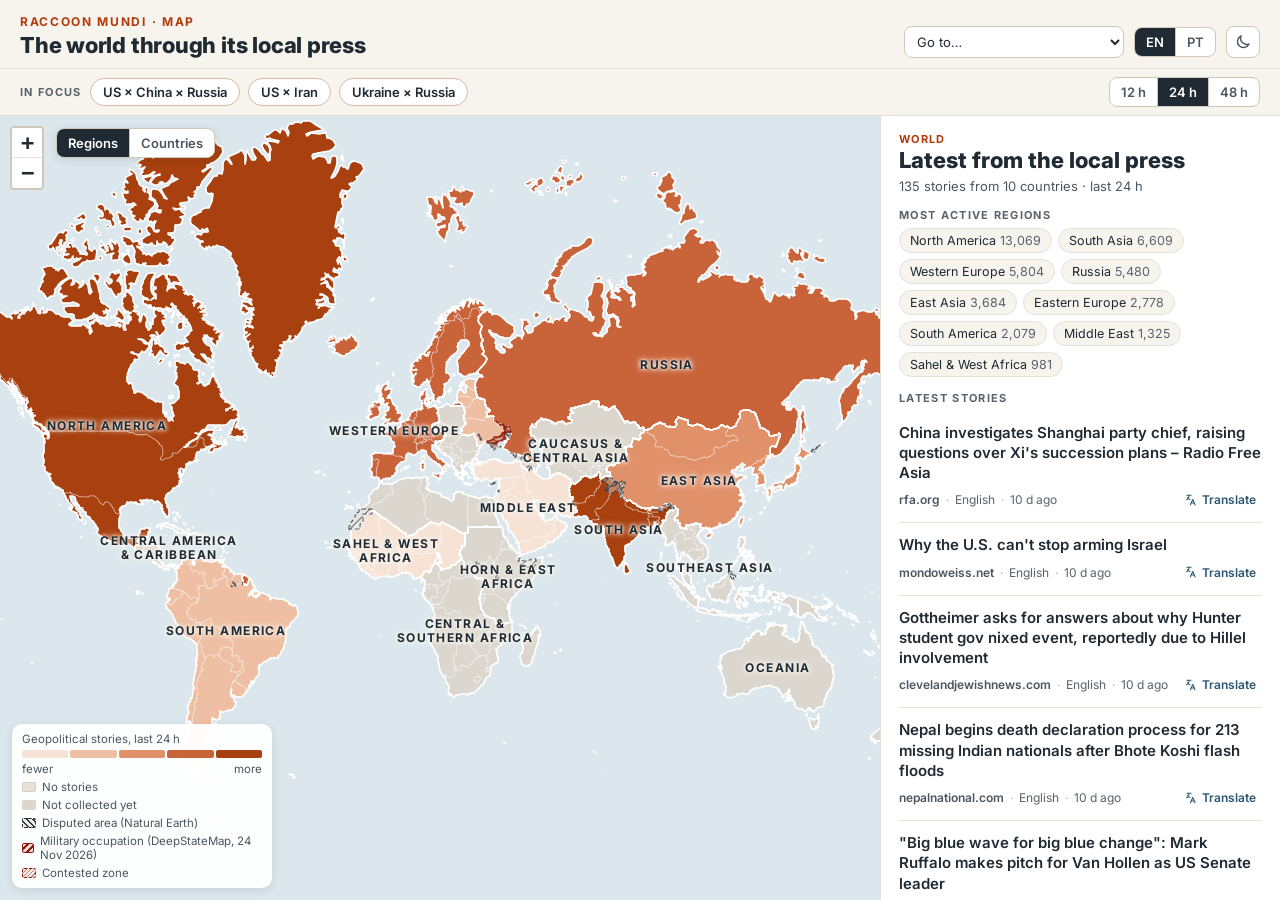
==== commit cc03d961: "Mudança 8: modo escuro - botão claro/escuro no cabeçalho (lua/sol); segue o sistema até a pessoa esc" ====
--- a/site/index.html
+++ b/site/index.html
@@ -3,6 +3,18 @@
 <head>
 <meta charset="utf-8">
 <meta name="viewport" content="width=device-width, initial-scale=1">
+<meta name="color-scheme" content="light dark">
+<script>
+  /* aplica o tema antes de desenhar a página: escolha guardada, senão o do sistema */
+  (function () {
+    var t = null;
+    try { t = localStorage.getItem('mapa-tema'); } catch (e) {}
+    if (t !== 'claro' && t !== 'escuro') {
+      try { t = window.matchMedia('(prefers-color-scheme: dark)').matches ? 'escuro' : 'claro'; } catch (e) { t = 'claro'; }
+    }
+    document.documentElement.setAttribute('data-tema', t);
+  })();
+</script>
 <title>Raccoon Mundi · Mapa geopolítico</title>
 <meta name="description" content="Mapa-múndi com as notícias recentes da imprensa local de cada região, atualizado duas vezes por dia.">
 <link rel="icon" href="data:image/svg+xml,%3Csvg xmlns=%22http://www.w3.org/2000/svg%22 viewBox=%220 0 32 32%22%3E%3Ccircle cx=%2216%22 cy=%2216%22 r=%2214%22 fill=%22%23b23a0b%22/%3E%3C/svg%3E">
@@ -27,6 +39,10 @@
       <button type="button" data-l="en">EN</button>
       <button type="button" data-l="pt">PT</button>
     </div>
+    <button type="button" class="botao-tema" id="tema" aria-pressed="false" aria-label="Dark mode" title="Dark mode">
+      <svg class="lua" viewBox="0 0 24 24" width="18" height="18" aria-hidden="true"><path d="M20 14.5A8 8 0 0 1 9.5 4a8 8 0 1 0 10.5 10.5z" fill="none" stroke="currentColor" stroke-width="1.9" stroke-linejoin="round"/></svg>
+      <svg class="sol" viewBox="0 0 24 24" width="18" height="18" aria-hidden="true"><circle cx="12" cy="12" r="4" fill="none" stroke="currentColor" stroke-width="1.9"/><path d="M12 2.5v2.2M12 19.3v2.2M2.5 12h2.2M19.3 12h2.2M5.3 5.3l1.6 1.6M17.1 17.1l1.6 1.6M5.3 18.7l1.6-1.6M17.1 6.9l1.6-1.6" stroke="currentColor" stroke-width="1.9" stroke-linecap="round"/></svg>
+    </button>
   </div>
 </header>
 
--- a/site/style.css
+++ b/site/style.css
@@ -1,5 +1,7 @@
 :root {
+  color-scheme: light;
   --creme: #f7f4ee;
+  --superficie: #ffffff;
   --tinta: #1f2a33;
   --tinta-2: #4a5660;
   --tinta-3: #58636c;
@@ -8,7 +10,55 @@
   --linha: #e6e1d8;
   --oceano: #dbe7ec;
   --terra-vazia: #e9e3d7;
+  --borda: #cfc8bb;
+  --borda-chip: #d9b8a6;
+  --vidro: rgba(255,255,255,.94);
+  --sobre-tinta: #ffffff;
+  --sobre-acento: #ffffff;
+  --aviso-fundo: #fbf3ee;
+  --aviso-guerra: #8f1d0d;
+  --aviso-guerra-fundo: #f8ece9;
+  --selo-fundo: #f3e2d9;
+  --selo-exilio-fundo: #e3ecf2;
+  --realce: #eef3f6;
+  --ponto: #a7aeb4;
+  --rotulo: #2b3a44;
+  --rotulo-regiao: #1f2a33;
+  --rotulo-pais: #34434e;
+  --halo: #f7f4ee;
+  --sombra: rgba(31,42,51,.12);
   --painel: 400px;
+}
+/* Modo escuro */
+:root[data-tema="escuro"] {
+  color-scheme: dark;
+  --creme: #121820;
+  --superficie: #192129;
+  --tinta: #ebe6dd;
+  --tinta-2: #c3c9ce;
+  --tinta-3: #9ca6ae;
+  --acento: #f0875a;
+  --link: #8fbcd9;
+  --linha: #2a333c;
+  --oceano: #0d161c;
+  --terra-vazia: #2c333a;
+  --borda: #3a454f;
+  --borda-chip: #5c4337;
+  --vidro: rgba(25,33,41,.94);
+  --sobre-tinta: #121820;
+  --sobre-acento: #1a0f09;
+  --aviso-fundo: #2a211c;
+  --aviso-guerra: #ff7b5a;
+  --aviso-guerra-fundo: #2e1d19;
+  --selo-fundo: #3b261b;
+  --selo-exilio-fundo: #1c3141;
+  --realce: #22303b;
+  --ponto: #5f6a73;
+  --rotulo: #dfe4e7;
+  --rotulo-regiao: #f1ede6;
+  --rotulo-pais: #cfd6db;
+  --halo: #0d161c;
+  --sombra: rgba(0,0,0,.45);
 }
 * { box-sizing: border-box; }
 html, body { margin: 0; height: 100%; }
@@ -34,19 +84,28 @@
 .sobretitulo { font-size: 12px; font-weight: 700; letter-spacing: .14em; color: var(--acento); }
 .topo h1 { margin: 4px 0 0; font-size: 22px; line-height: 1.15; font-weight: 800; letter-spacing: -.01em; }
 .controles { display: flex; gap: 10px; align-items: center; flex-wrap: wrap; }
-.segmentado { display: inline-flex; border: 1px solid #cfc8bb; border-radius: 8px; overflow: hidden; background: #fff; }
+.segmentado { display: inline-flex; border: 1px solid var(--borda); border-radius: 8px; overflow: hidden; background: var(--superficie); }
 .segmentado button {
   border: 0; background: transparent; padding: 6px 11px; font-size: 13px; font-weight: 600; cursor: pointer;
   color: var(--tinta-2);
 }
-.segmentado button + button { border-left: 1px solid #cfc8bb; }
-.segmentado button[aria-pressed="true"] { background: var(--tinta); color: #fff; }
+.segmentado button + button { border-left: 1px solid var(--borda); }
+.segmentado button[aria-pressed="true"] { background: var(--tinta); color: var(--sobre-tinta); }
+.botao-tema {
+  width: 34px; height: 32px; display: inline-flex; align-items: center; justify-content: center; flex: none;
+  border: 1px solid var(--borda); border-radius: 8px; background: var(--superficie); color: var(--tinta-2); cursor: pointer; padding: 0;
+}
+.botao-tema:hover { color: var(--tinta); }
+.botao-tema:focus-visible { outline: 2px solid var(--acento); outline-offset: 2px; }
+.botao-tema .sol { display: none; }
+:root[data-tema="escuro"] .botao-tema .sol { display: block; }
+:root[data-tema="escuro"] .botao-tema .lua { display: none; }
 .segmentado button:focus-visible, select:focus-visible, .chip:focus-visible, .item a:focus-visible {
   outline: 2px solid var(--acento); outline-offset: 2px;
 }
 .ir-para select {
-  font: inherit; font-size: 13px; padding: 6px 8px; border: 1px solid #cfc8bb; border-radius: 8px;
-  background: #fff; color: var(--tinta); max-width: 220px;
+  font: inherit; font-size: 13px; padding: 6px 8px; border: 1px solid var(--borda); border-radius: 8px;
+  background: var(--superficie); color: var(--tinta); max-width: 220px;
 }
 
 /* Faixa dos temas em foco + período */
@@ -58,20 +117,23 @@
 .legenda-botao { display: none; }
 .temas .rotulo { font-size: 11px; font-weight: 700; letter-spacing: .12em; color: var(--tinta-3); white-space: nowrap; }
 .chip {
-  border: 1px solid #d9b8a6; background: #fff; color: var(--tinta); border-radius: 999px;
+  border: 1px solid var(--borda-chip); background: var(--superficie); color: var(--tinta); border-radius: 999px;
   padding: 5px 12px; font-size: 13px; font-weight: 600; cursor: pointer; white-space: nowrap;
 }
-.chip[aria-pressed="true"] { background: var(--acento); border-color: var(--acento); color: #fff; }
+.chip[aria-pressed="true"] { background: var(--acento); border-color: var(--acento); color: var(--sobre-acento); }
 
 /* Mapa + painel */
 .principal { flex: 1; display: flex; min-height: 0; }
 .mapa-area { position: relative; flex: 1; min-width: 0; }
 #mapa { position: absolute; inset: 0; background: var(--oceano); }
 .leaflet-container { font-family: inherit; background: var(--oceano); }
+.leaflet-bar a, .leaflet-bar a:hover { background-color: var(--superficie); color: var(--tinta); border-bottom-color: var(--linha); }
+.leaflet-bar a:hover { background-color: var(--realce); }
+.leaflet-touch .leaflet-bar { border-color: var(--borda); }
 /* sem o retângulo de foco do navegador ao clicar num país */
 .leaflet-container path:focus, .leaflet-container svg:focus, .leaflet-interactive:focus { outline: none; }
 .leaflet-tooltip.rotulo-mapa {
-  background: var(--tinta); color: #fff; border: 0; border-radius: 6px; font-size: 12px; font-weight: 600;
+  background: var(--tinta); color: var(--sobre-tinta); border: 0; border-radius: 6px; font-size: 12px; font-weight: 600;
   padding: 4px 8px; box-shadow: none;
 }
 .leaflet-tooltip.rotulo-mapa::before { display: none; }
@@ -80,16 +142,16 @@
 .rotulo-ancora { background: none; border: 0; }
 .rotulo {
   display: flex; align-items: center; justify-content: center; text-align: center; height: 100%;
-  font-weight: 700; letter-spacing: .08em; line-height: 1.2; color: #2b3a44; white-space: nowrap;
-  text-shadow: 0 0 2px #f7f4ee, 0 0 4px #f7f4ee, 0 0 7px #f7f4ee;
-}
-.rotulo-regiao { letter-spacing: .12em; color: #1f2a33; }
-.rotulo-pais { font-weight: 600; color: #34434e; }
-.modo { position: absolute; top: 12px; left: 56px; z-index: 500; box-shadow: 0 2px 8px rgba(31,42,51,.12); }
+  font-weight: 700; letter-spacing: .08em; line-height: 1.2; color: var(--rotulo); white-space: nowrap;
+  text-shadow: 0 0 2px var(--halo), 0 0 4px var(--halo), 0 0 7px var(--halo);
+}
+.rotulo-regiao { letter-spacing: .12em; color: var(--rotulo-regiao); }
+.rotulo-pais { font-weight: 600; color: var(--rotulo-pais); }
+.modo { position: absolute; top: 12px; left: 56px; z-index: 500; box-shadow: 0 2px 8px var(--sombra); }
 .legenda {
-  position: absolute; left: 12px; bottom: 12px; z-index: 500; background: rgba(255,255,255,.94);
+  position: absolute; left: 12px; bottom: 12px; z-index: 500; background: var(--vidro);
   border-radius: 10px; padding: 8px 10px; font-size: 11.5px; color: var(--tinta-2);
-  box-shadow: 0 2px 8px rgba(31,42,51,.12); max-width: 260px;
+  box-shadow: 0 2px 8px var(--sombra); max-width: 260px;
 }
 .legenda .escala { display: flex; gap: 2px; margin: 4px 0; }
 .legenda .escala span { flex: 1; height: 8px; border-radius: 2px; }
@@ -97,7 +159,7 @@
 .legenda .amostra { width: 14px; height: 10px; border-radius: 2px; display: inline-block; }
 
 .painel {
-  width: var(--painel); border-left: 1px solid var(--linha); background: #fff; display: flex; flex-direction: column;
+  width: var(--painel); border-left: 1px solid var(--linha); background: var(--superficie); display: flex; flex-direction: column;
   min-height: 0; overflow-y: auto;
 }
 #painel-conteudo { flex: 1 0 auto; padding: 16px 18px; }
@@ -107,8 +169,8 @@
 .painel .resumo { font-size: 13px; color: var(--tinta-2); margin: 4px 0 12px; }
 .painel .contexto { font-size: 14px; line-height: 1.45; margin: 8px 0 12px; }
 .painel .voltar { background: none; border: 0; padding: 0; color: var(--link); font-size: 13px; cursor: pointer; margin-bottom: 8px; }
-.painel .aviso.guerra { border-left-color: #8f1d0d; background: #f8ece9; }
-.painel .aviso { background: #fbf3ee; border-left: 3px solid var(--acento); padding: 8px 10px; font-size: 13px; margin: 8px 0 12px; }
+.painel .aviso.guerra { border-left-color: var(--aviso-guerra) !important; background: var(--aviso-guerra-fundo) !important; }
+.painel .aviso { background: var(--aviso-fundo); border-left: 3px solid var(--acento); padding: 8px 10px; font-size: 13px; margin: 8px 0 12px; }
 .lista-paises { display: flex; flex-wrap: wrap; gap: 6px; margin: 4px 0 14px; }
 .lista-paises button {
   border: 1px solid var(--linha); background: var(--creme); border-radius: 999px; padding: 4px 10px;
@@ -126,17 +188,17 @@
 .item .original { font-size: 12.5px; color: var(--tinta-3); margin: 3px 0 0; line-height: 1.35; }
 .item .meta { font-size: 12px; color: var(--tinta-3); margin-top: 6px; display: flex; flex-wrap: wrap; gap: 4px 6px; align-items: center; }
 .item .meta .veiculo { color: var(--tinta-2); font-weight: 600; }
-.item .meta .ponto::before { content: "·"; margin-right: 6px; color: #a7aeb4; }
+.item .meta .ponto::before { content: "·"; margin-right: 6px; color: var(--ponto); }
 .item .meta .traduzir {
   margin-left: auto; display: inline-flex; align-items: center; gap: 4px; color: var(--link); text-decoration: none;
   font-weight: 600; border-radius: 6px; padding: 3px 6px;
 }
-.item .meta .traduzir:hover { background: #eef3f6; }
+.item .meta .traduzir:hover { background: var(--realce); }
 .selo {
   font-size: 10.5px; font-weight: 700; letter-spacing: .06em; text-transform: uppercase; border-radius: 4px;
-  padding: 2px 6px; background: #f3e2d9; color: var(--acento);
-}
-.selo.exilio { background: #e3ecf2; color: var(--link); }
+  padding: 2px 6px; background: var(--selo-fundo); color: var(--acento);
+}
+.selo.exilio { background: var(--selo-exilio-fundo); color: var(--link); }
 .vazio { color: var(--tinta-3); font-size: 14px; padding: 8px 0; }
 
 .rodape { border-top: 1px solid var(--linha); padding: 10px 18px 12px; font-size: 11.5px; color: var(--tinta-3); line-height: 1.45; }
@@ -146,9 +208,11 @@
 @media (max-width: 820px) {
   .topo { padding: 8px 12px; flex-wrap: nowrap; align-items: center; gap: 8px; }
   .topo h1 { display: none; }
+  .sobretitulo { font-size: 11px; letter-spacing: .1em; white-space: nowrap; }
   .controles { gap: 6px; flex-wrap: nowrap; }
   .ir-para { position: relative; width: 40px; height: 40px; display: inline-flex; align-items: center; justify-content: center;
-    border: 1px solid #cfc8bb; border-radius: 8px; background: #fff; color: var(--tinta); }
+    border: 1px solid var(--borda); border-radius: 8px; background: var(--superficie); color: var(--tinta); }
+  .botao-tema { width: 40px; height: 40px; }
   .ir-para select { position: absolute; inset: 0; width: 100%; height: 100%; opacity: 0; max-width: none; }
   .icone-busca { display: block; }
   .barra { padding: 6px 12px; gap: 8px; }
@@ -156,20 +220,20 @@
   .painel {
     position: absolute; left: 0; right: 0; bottom: 0; width: auto; height: 38%; z-index: 800;
     border-left: 0; border-top: 1px solid var(--linha); border-radius: 14px 14px 0 0;
-    box-shadow: 0 -6px 20px rgba(31,42,51,.15); transition: height .2s;
+    box-shadow: 0 -6px 20px var(--sombra); transition: height .2s;
   }
   .painel.aberto { height: 86%; }
   .alca {
-    display: block; width: 100%; height: 26px; border: 0; background: #fff; cursor: pointer; flex: none;
+    display: block; width: 100%; height: 26px; border: 0; background: var(--superficie); cursor: pointer; flex: none;
     position: sticky; top: 0; z-index: 2;
   }
-  .alca::before { content: ""; display: block; width: 40px; height: 4px; border-radius: 2px; background: #cfc8bb; margin: 10px auto; }
+  .alca::before { content: ""; display: block; width: 40px; height: 4px; border-radius: 2px; background: var(--borda); margin: 10px auto; }
   .legenda { display: none; bottom: calc(38% + 58px); font-size: 11px; }
   .legenda.aberta { display: block; }
   .legenda-botao {
     display: block; position: absolute; left: 12px; bottom: calc(38% + 12px); z-index: 500; min-height: 40px;
-    border: 1px solid #cfc8bb; border-radius: 8px; background: rgba(255,255,255,.95); padding: 6px 12px;
-    font-size: 13px; font-weight: 600; color: var(--tinta); box-shadow: 0 2px 8px rgba(31,42,51,.12); cursor: pointer;
+    border: 1px solid var(--borda); border-radius: 8px; background: var(--vidro); padding: 6px 12px;
+    font-size: 13px; font-weight: 600; color: var(--tinta); box-shadow: 0 2px 8px var(--sombra); cursor: pointer;
   }
   .modo { left: 12px; top: 10px; }
   .leaflet-control-zoom { display: none; }
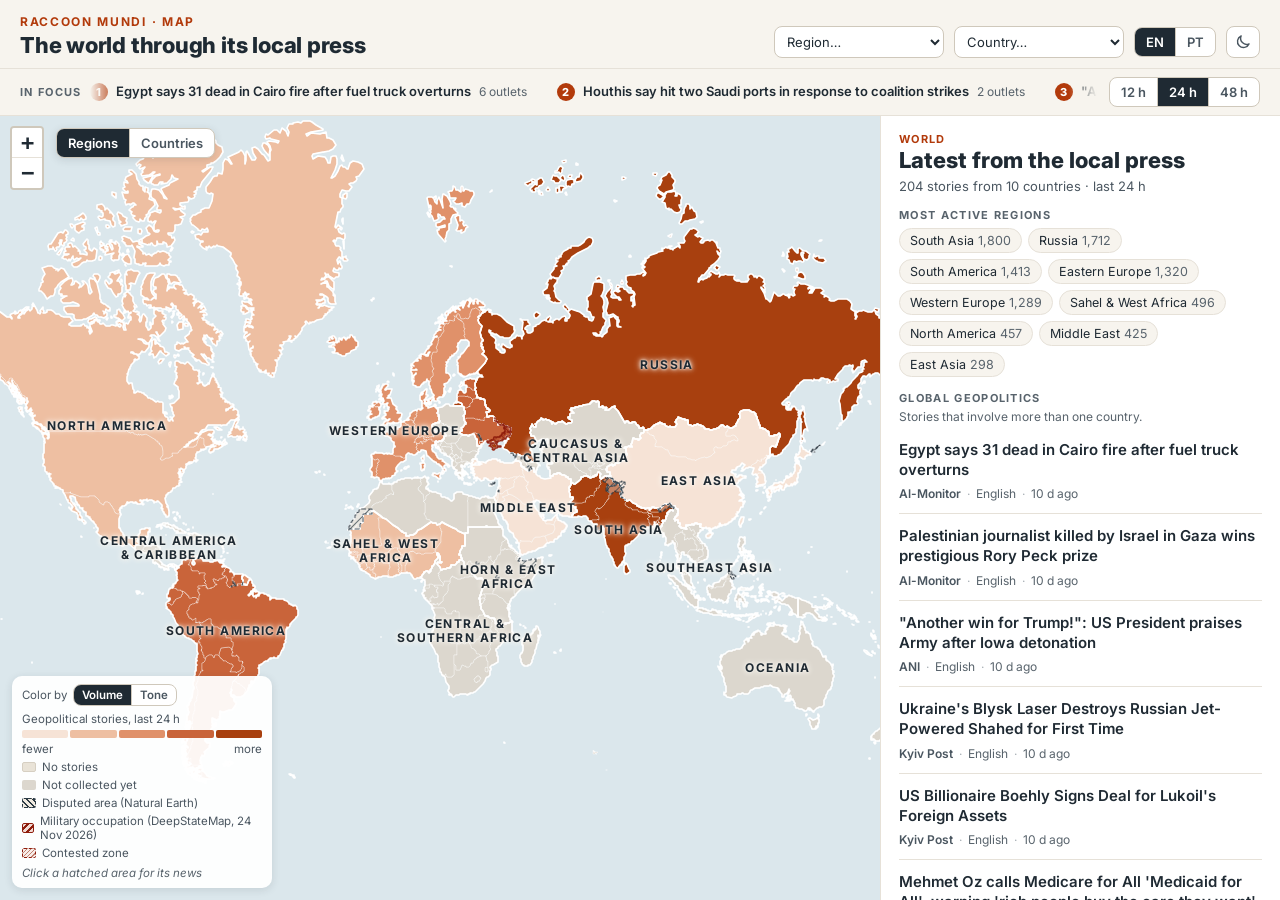
==== commit 31736697: "Mudança 26: filtro separado para região e para país O "Ir para" vira dois filtros: Região (com as ár" ====
--- a/site/index.html
+++ b/site/index.html
@@ -30,10 +30,15 @@
     <h1 data-i18n="titulo">The world through its local press</h1>
   </div>
   <div class="controles">
-    <label class="ir-para">
-      <svg class="icone-busca" viewBox="0 0 24 24" width="18" height="18" aria-hidden="true"><circle cx="11" cy="11" r="6.5" fill="none" stroke="currentColor" stroke-width="2"/><path d="M16 16l4.5 4.5" stroke="currentColor" stroke-width="2" stroke-linecap="round"/></svg>
-      <span class="sr" data-i18n="irPara">Go to</span>
-      <select id="ir-para" aria-label="Go to"></select>
+    <label class="ir-para" title="Region">
+      <svg class="icone-busca" viewBox="0 0 24 24" width="18" height="18" aria-hidden="true"><circle cx="12" cy="12" r="8.5" fill="none" stroke="currentColor" stroke-width="1.9"/><path d="M3.5 12h17M12 3.5c2.6 2.4 3.8 5.2 3.8 8.5s-1.2 6.1-3.8 8.5c-2.6-2.4-3.8-5.2-3.8-8.5s1.2-6.1 3.8-8.5z" fill="none" stroke="currentColor" stroke-width="1.7"/></svg>
+      <span class="sr" data-i18n="filtroRegiao">Region</span>
+      <select id="filtro-regiao" aria-label="Region"></select>
+    </label>
+    <label class="ir-para" title="Country">
+      <svg class="icone-busca" viewBox="0 0 24 24" width="18" height="18" aria-hidden="true"><path d="M12 21s-6.5-6.2-6.5-11a6.5 6.5 0 0 1 13 0c0 4.8-6.5 11-6.5 11z" fill="none" stroke="currentColor" stroke-width="1.9" stroke-linejoin="round"/><circle cx="12" cy="10" r="2.3" fill="none" stroke="currentColor" stroke-width="1.8"/></svg>
+      <span class="sr" data-i18n="filtroPais">Country</span>
+      <select id="filtro-pais" aria-label="Country"></select>
     </label>
     <div class="segmentado" role="group" aria-label="Language" id="idioma">
       <button type="button" data-l="en">EN</button>
--- a/site/style.css
+++ b/site/style.css
@@ -105,7 +105,7 @@
 }
 .ir-para select {
   font: inherit; font-size: 13px; padding: 6px 8px; border: 1px solid var(--borda); border-radius: 8px;
-  background: var(--superficie); color: var(--tinta); max-width: 220px;
+  background: var(--superficie); color: var(--tinta); max-width: 200px; width: 170px;
 }
 
 /* Faixa dos temas em foco + período */
@@ -121,6 +121,40 @@
   padding: 5px 12px; font-size: 13px; font-weight: 600; cursor: pointer; white-space: nowrap;
 }
 .chip[aria-pressed="true"] { background: var(--acento); border-color: var(--acento); color: var(--sobre-acento); }
+
+/* Em foco: esteira com as 5 notícias do mundo mais repercutidas */
+.temas .esteira {
+  flex: 1; min-width: 0; overflow: hidden;
+  -webkit-mask-image: linear-gradient(90deg, transparent, #000 28px, #000 calc(100% - 28px), transparent);
+          mask-image: linear-gradient(90deg, transparent, #000 28px, #000 calc(100% - 28px), transparent);
+}
+.temas .faixa { display: flex; width: max-content; animation: esteira var(--duracao, 60s) linear infinite; }
+.temas .esteira:hover .faixa, .temas .esteira:focus-within .faixa { animation-play-state: paused; }
+.temas .metade { display: flex; gap: 30px; padding-right: 30px; }
+@keyframes esteira { from { transform: translateX(0); } to { transform: translateX(-50%); } }
+.manchete {
+  display: inline-flex; align-items: baseline; gap: 8px; border: 0; background: none; font: inherit; color: var(--tinta);
+  cursor: pointer; white-space: nowrap; padding: 4px 0; border-radius: 4px;
+}
+.manchete .pos {
+  font-size: 11px; font-weight: 800; color: var(--sobre-acento); background: var(--acento); border-radius: 999px;
+  min-width: 18px; height: 18px; display: inline-flex; align-items: center; justify-content: center; align-self: center;
+}
+.manchete .txt { font-size: 13px; font-weight: 600; max-width: 62ch; overflow: hidden; text-overflow: ellipsis; }
+.manchete .meta { font-size: 12px; color: var(--tinta-3); }
+.manchete:hover .txt { color: var(--acento); }
+.manchete[aria-pressed="true"] .txt { text-decoration: underline; text-decoration-color: var(--acento); text-decoration-thickness: 2px; text-underline-offset: 3px; }
+.manchete:focus-visible { outline: 2px solid var(--acento); outline-offset: 2px; }
+@media (prefers-reduced-motion: reduce) {
+  .temas .faixa { animation: none; }
+  .temas .esteira { overflow-x: auto; scrollbar-width: none; -webkit-mask-image: none; mask-image: none; }
+  .temas .metade[aria-hidden="true"] { display: none; }
+}
+.painel .pais-fonte {
+  display: block; margin: 14px 0 2px; padding: 0; border: 0; background: none; font: inherit; font-size: 13px; font-weight: 700;
+  color: var(--acento); cursor: pointer; text-align: left;
+}
+.painel .pais-fonte:hover { text-decoration: underline; }
 
 /* Mapa + painel */
 .principal { flex: 1; display: flex; min-height: 0; }
@@ -147,6 +181,8 @@
 }
 .rotulo-regiao { letter-spacing: .12em; color: var(--rotulo-regiao); }
 .rotulo-pais { font-weight: 600; color: var(--rotulo-pais); }
+.rotulo-estado { font-weight: 700; letter-spacing: .06em; color: var(--rotulo-pais); }
+.lista-paises.estados button { min-width: 52px; }
 .modo { position: absolute; top: 12px; left: 56px; z-index: 500; box-shadow: 0 2px 8px var(--sombra); }
 .legenda {
   position: absolute; left: 12px; bottom: 12px; z-index: 500; background: var(--vidro);
@@ -154,6 +190,8 @@
   box-shadow: 0 2px 8px var(--sombra); max-width: 260px;
 }
 .legenda .escala { display: flex; gap: 2px; margin: 4px 0; }
+.cor-por-linha { display: flex; align-items: center; gap: 6px; margin-bottom: 6px; }
+.legenda .cor-por button { padding: 3px 8px; font-size: 11.5px; min-height: 0; }
 .legenda .escala span { flex: 1; height: 8px; border-radius: 2px; }
 .legenda .linha { display: flex; align-items: center; gap: 6px; margin-top: 4px; }
 .legenda .amostra { width: 14px; height: 10px; border-radius: 2px; display: inline-block; }
@@ -177,7 +215,26 @@
   font-size: 12.5px; cursor: pointer;
 }
 .lista-paises button .n { color: var(--tinta-3); margin-left: 4px; }
+.lista-paises.areas button { background: var(--superficie); border-color: var(--borda); }
+.lista-paises.areas button.area-guerra { border-color: var(--aviso-guerra); color: var(--aviso-guerra); }
+.ficha-area { margin: 6px 0 10px; font-size: 13.5px; line-height: 1.45; }
+.ficha-area dt { font-size: 11px; font-weight: 700; letter-spacing: .1em; text-transform: uppercase; color: var(--tinta-3); margin-top: 8px; }
+.ficha-area dd { margin: 2px 0 0; }
+.ficha-area dd.lados { font-size: 16px; font-weight: 700; }
+.ficha-area.guerra dd.lados { color: var(--aviso-guerra); }
+.nota-area { font-size: 12px; color: var(--tinta-3); margin: 4px 0 8px; }
+.painel .aviso.disputa { border-left-color: var(--tinta-2); background: var(--realce); }
+.painel .aviso.disputa .titulo-aviso { font-weight: 700; margin-bottom: 2px; }
+.painel .aviso.disputa p { margin: 3px 0; }
+.leaflet-tooltip.rotulo-mapa .dica { font-weight: 400; opacity: .75; }
+.dados-guerra { border: 1px solid var(--linha); border-left: 3px solid var(--aviso-guerra); border-radius: 6px; padding: 8px 10px; margin: 4px 0 8px; font-size: 13px; }
+.dados-guerra p { margin: 2px 0; }
+.dados-guerra .grande { font-size: 15px; font-weight: 700; }
+.dados-guerra .fonte { font-size: 11.5px; color: var(--tinta-3); margin-top: 6px; }
+.painel .aviso a { font-weight: 600; white-space: nowrap; }
+.legenda .dica { margin-top: 6px; font-style: italic; color: var(--tinta-3); }
 .lista-paises button.sem { opacity: .55; }
+.dica-secao { font-size: 12px; color: var(--tinta-3); margin: -2px 0 4px; }
 .secao { font-size: 11px; font-weight: 700; letter-spacing: .12em; color: var(--tinta-3); text-transform: uppercase; margin: 14px 0 6px; }
 
 .item { padding: 12px 0; border-top: 1px solid var(--linha); }
@@ -246,3 +303,19 @@
   .painel .voltar { min-height: 36px; }
   .item .meta .traduzir { min-height: 36px; padding: 6px 8px; }
 }
+@media (max-width: 820px) {
+  .manchete .txt { max-width: 36ch; }
+  .temas .metade { gap: 22px; padding-right: 22px; }
+}
+/* Celular: dois filtros (região e país) cabem no cabeçalho com botões um pouco menores */
+@media (max-width: 820px) {
+  .topo { gap: 6px; }
+  .sobretitulo { font-size: 10.5px; letter-spacing: .06em; min-width: 0; overflow: hidden; text-overflow: ellipsis; }
+  .controles { gap: 4px; }
+  .ir-para, .botao-tema { width: 38px; height: 38px; }
+  #idioma button { padding: 0 9px; height: 38px; }
+}
+@media (max-width: 820px) {
+  .temas .rotulo { display: none; } /* no celular, a esteira usa a largura toda; os números já dizem o que é */
+  #periodo button { padding: 0 8px; font-size: 12px; }
+}
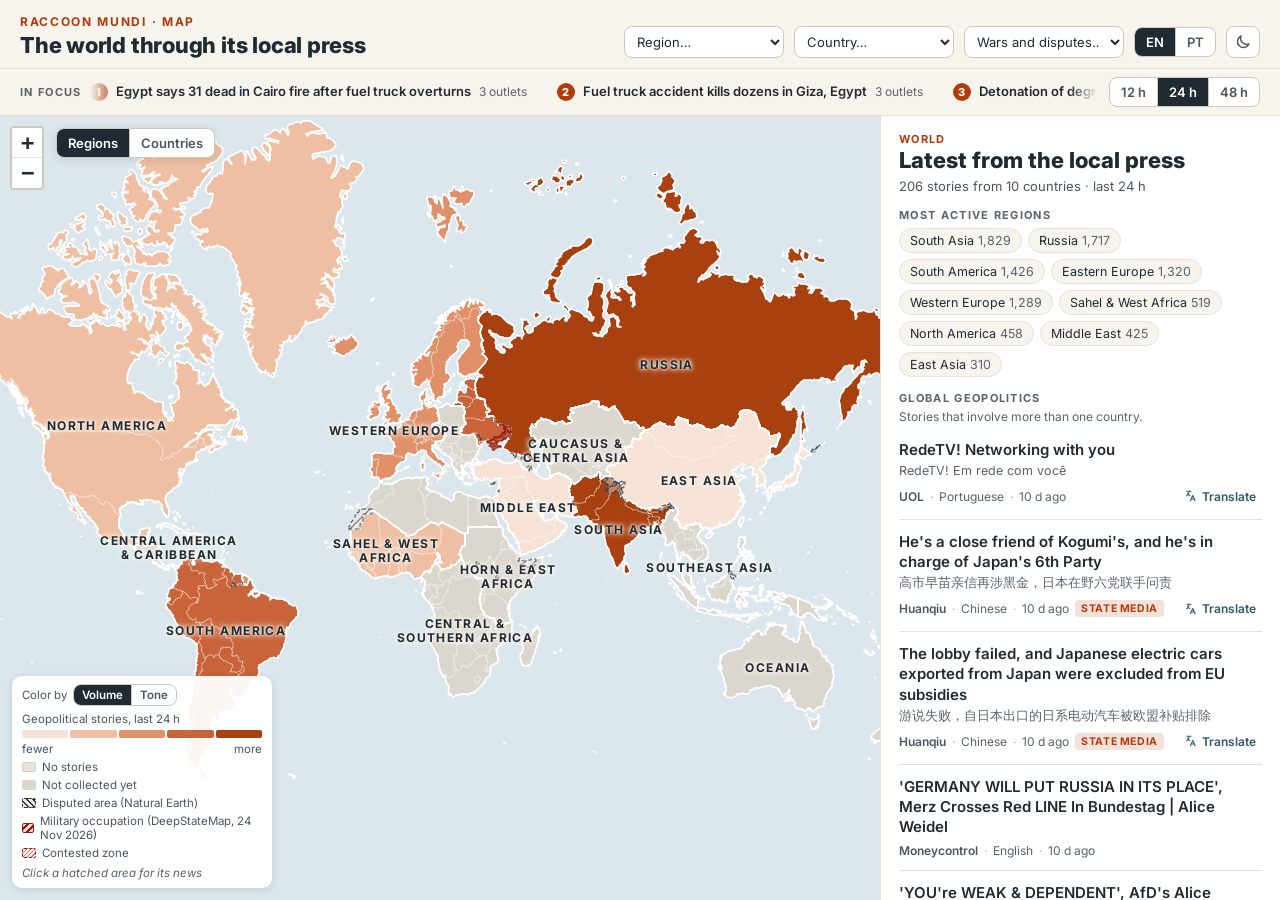
==== commit c1d7945c: "Mudança 28: filtro próprio para guerras e disputas As áreas em guerra ou disputa saem do filtro de r" ====
--- a/site/index.html
+++ b/site/index.html
@@ -26,7 +26,7 @@
 <body>
 <header class="topo">
   <div class="marca">
-    <div class="sobretitulo">RACCOON MUNDI · <span data-i18n="mapa">MAP</span></div>
+    <div class="sobretitulo">RACCOON MUNDI<span class="sufixo"> · <span data-i18n="mapa">MAP</span></span></div>
     <h1 data-i18n="titulo">The world through its local press</h1>
   </div>
   <div class="controles">
@@ -39,6 +39,11 @@
       <svg class="icone-busca" viewBox="0 0 24 24" width="18" height="18" aria-hidden="true"><path d="M12 21s-6.5-6.2-6.5-11a6.5 6.5 0 0 1 13 0c0 4.8-6.5 11-6.5 11z" fill="none" stroke="currentColor" stroke-width="1.9" stroke-linejoin="round"/><circle cx="12" cy="10" r="2.3" fill="none" stroke="currentColor" stroke-width="1.8"/></svg>
       <span class="sr" data-i18n="filtroPais">Country</span>
       <select id="filtro-pais" aria-label="Country"></select>
+    </label>
+    <label class="ir-para" title="Wars and disputes">
+      <svg class="icone-busca" viewBox="0 0 24 24" width="18" height="18" aria-hidden="true"><rect x="4" y="4" width="16" height="16" rx="2.5" fill="none" stroke="currentColor" stroke-width="1.9"/><path d="M4.8 13.5l8.7-8.7M8 19.2L19.2 8M14 19.5l5.5-5.5" fill="none" stroke="currentColor" stroke-width="1.6" stroke-linecap="round"/></svg>
+      <span class="sr" data-i18n="filtroArea">Wars and disputes</span>
+      <select id="filtro-area" aria-label="Wars and disputes"></select>
     </label>
     <div class="segmentado" role="group" aria-label="Language" id="idioma">
       <button type="button" data-l="en">EN</button>
--- a/site/style.css
+++ b/site/style.css
@@ -105,7 +105,7 @@
 }
 .ir-para select {
   font: inherit; font-size: 13px; padding: 6px 8px; border: 1px solid var(--borda); border-radius: 8px;
-  background: var(--superficie); color: var(--tinta); max-width: 200px; width: 170px;
+  background: var(--superficie); color: var(--tinta); max-width: 190px; width: 160px;
 }
 
 /* Faixa dos temas em foco + período */
@@ -319,3 +319,14 @@
   .temas .rotulo { display: none; } /* no celular, a esteira usa a largura toda; os números já dizem o que é */
   #periodo button { padding: 0 8px; font-size: 12px; }
 }
+/* Três filtros (região, país, guerras e disputas) */
+@media (max-width: 1180px) and (min-width: 821px) { .ir-para select { width: 132px; } }
+@media (max-width: 820px) {
+  .sufixo { display: none; }
+  .ir-para, .botao-tema { width: 36px; height: 36px; }
+  #idioma button { padding: 0 8px; height: 36px; min-height: 36px; }
+}
+@media (max-width: 370px) {
+  .ir-para, .botao-tema { width: 34px; height: 34px; }
+  .controles { gap: 3px; }
+}
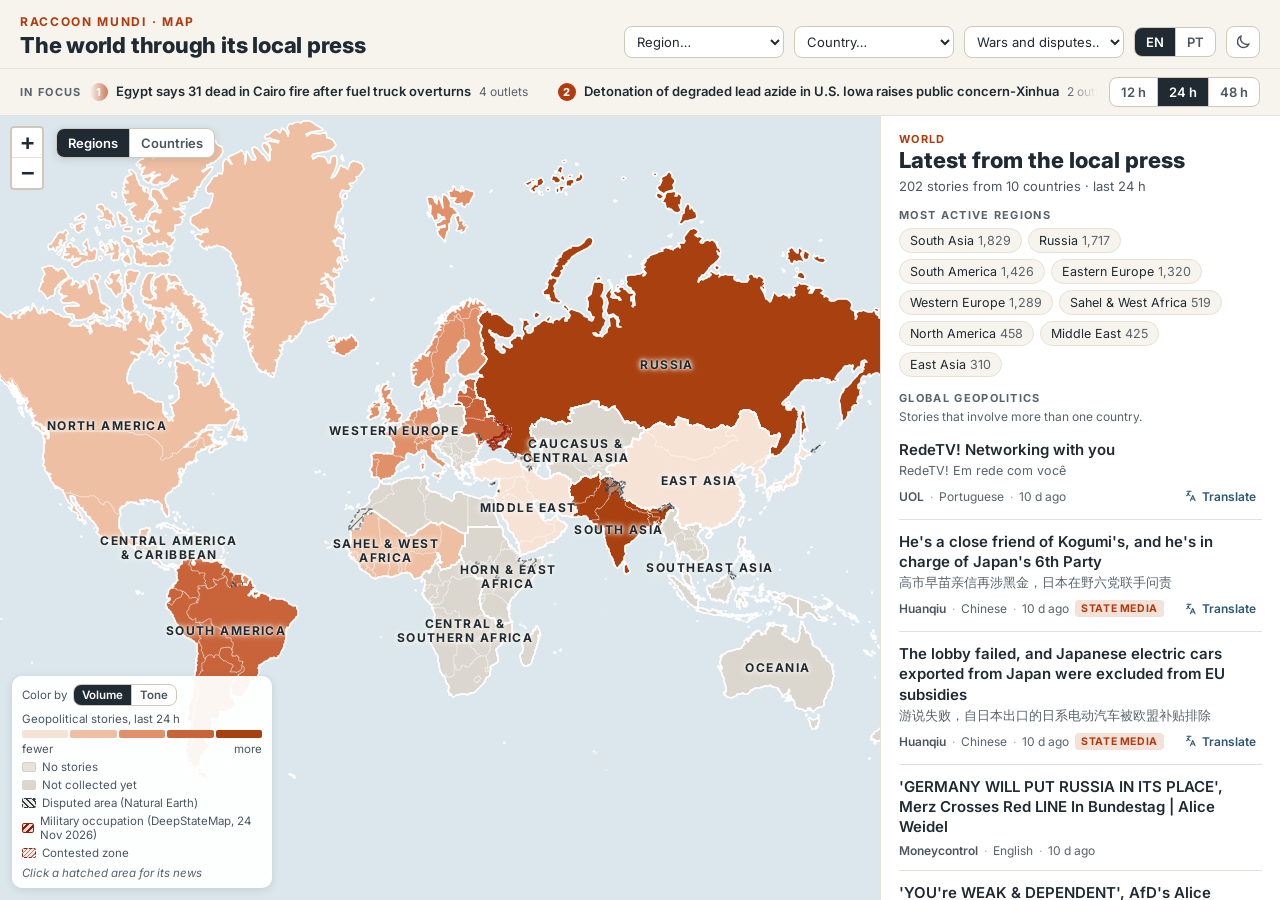
==== commit 79f850e2: "Mudança 30: navegador sempre pega o código novo do site Os links do CSS e do JS ganham ?v=<versão>, " ====
--- a/site/index.html
+++ b/site/index.html
@@ -21,7 +21,7 @@
 <link rel="preconnect" href="https://fonts.googleapis.com">
 <link rel="stylesheet" href="https://fonts.googleapis.com/css2?family=Inter:wght@400;500;600;700;800&display=swap">
 <link rel="stylesheet" href="vendor/leaflet/leaflet.css">
-<link rel="stylesheet" href="style.css">
+<link rel="stylesheet" href="style.css?v=dev">
 </head>
 <body>
 <header class="topo">
@@ -84,6 +84,6 @@
 </main>
 
 <script src="vendor/leaflet/leaflet.js"></script>
-<script src="app.js"></script>
+<script src="app.js?v=dev"></script>
 </body>
 </html>
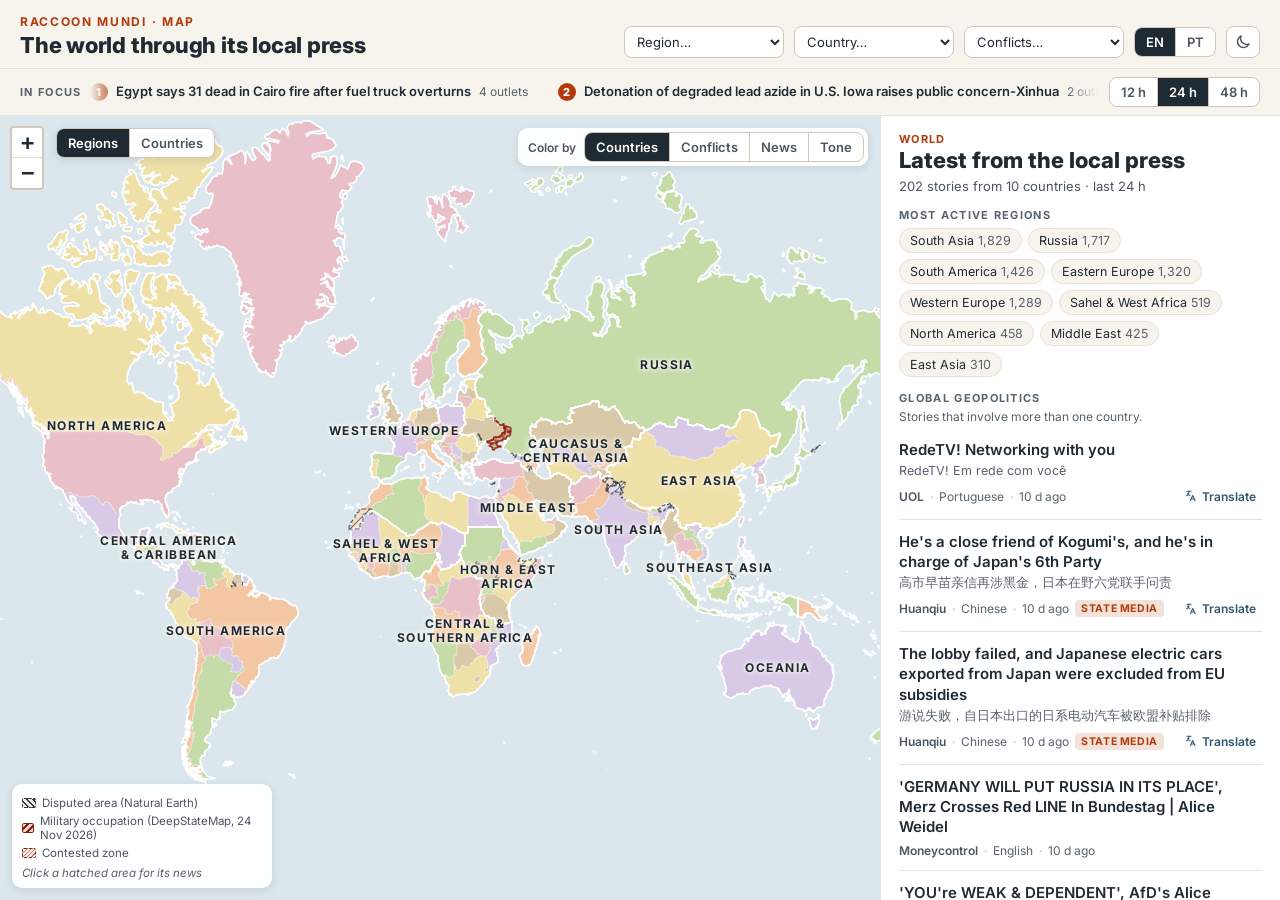
==== commit d22fc7aa: "Mudança 34: Cor por no alto do mapa As lentes (Países | Conflitos | Notícias | Tom) saem da legenda " ====
--- a/site/index.html
+++ b/site/index.html
@@ -74,6 +74,11 @@
       <button type="button" data-m="regioes" data-i18n="regioes">Regions</button>
       <button type="button" data-m="paises" data-i18n="paises">Countries</button>
     </div>
+    <div class="lentes" id="lentes">
+      <span class="lentes-rotulo" data-i18n="corPor">Color by</span>
+      <div class="segmentado" role="group" id="lentes-botoes" aria-label="Color by"></div>
+      <select id="lentes-select" aria-label="Color by"></select>
+    </div>
   </div>
   <aside class="painel" id="painel" aria-label="Notícias">
     <p class="sr" id="anuncio" aria-live="polite"></p>
--- a/site/style.css
+++ b/site/style.css
@@ -330,3 +330,34 @@
   .ir-para, .botao-tema { width: 34px; height: 34px; }
   .controles { gap: 3px; }
 }
+.painel .aviso.situacao { border-left-color: var(--tinta-2); background: var(--realce); }
+.painel .aviso.situacao.sit-guerra { border-left-color: #a32d2d; }
+.painel .aviso.situacao.sit-conflito { border-left-color: #e07a3f; }
+.painel .aviso.situacao.sit-fora { border-left-color: #a32d2d; }
+.painel .aviso.situacao.sit-atingido { border-left-color: #d47a93; }
+.painel .aviso.situacao.sit-tensao { border-left-color: #d4a73a; }
+.painel .aviso.situacao .titulo-aviso { font-weight: 700; margin-bottom: 4px; }
+.painel .aviso.situacao p { margin: 6px 0; line-height: 1.4; }
+.painel .aviso.situacao .sit-texto { color: var(--tinta-2); }
+.painel .aviso.situacao .fonte-conf { font-size: 11.5px; color: var(--tinta-3); margin-top: 8px; }
+.legenda .cor-por button { padding-left: 7px; padding-right: 7px; }
+/* Legenda: o rótulo "Cor por" em cima e as quatro lentes numa linha só */
+.legenda .cor-por-linha { display: block; }
+.legenda .cor-por-linha > span { display: block; margin-bottom: 4px; }
+.legenda .cor-por { display: flex; width: 100%; }
+.legenda .cor-por button { flex: 1 1 auto; padding: 4px 6px; font-size: 12px; white-space: nowrap; }
+.painel .aviso.situacao .nome-conf { font-weight: 700; color: var(--tinta); }
+.painel .papel-conf { font-size: 12px; font-weight: 700; color: var(--tinta-2); margin: 10px 0 4px; }
+/* Lentes (Cor por) no alto do mapa */
+.lentes {
+  position: absolute; top: 12px; right: 12px; z-index: 500; display: flex; align-items: center; gap: 8px;
+  background: var(--vidro); border-radius: 10px; padding: 4px 4px 4px 10px; box-shadow: 0 2px 8px var(--sombra);
+}
+.lentes-rotulo { font-size: 12px; font-weight: 600; color: var(--tinta-2); white-space: nowrap; }
+.lentes .segmentado { box-shadow: none; }
+.lentes #lentes-select { display: none; font: inherit; font-size: 13px; padding: 6px 8px; border: 1px solid var(--borda); border-radius: 8px; background: var(--superficie); color: var(--tinta); }
+@media (max-width: 820px) {
+  .lentes { top: 10px; right: 12px; padding: 3px 3px 3px 8px; gap: 6px; }
+  .lentes .segmentado { display: none; }
+  .lentes #lentes-select { display: block; min-height: 34px; }
+}
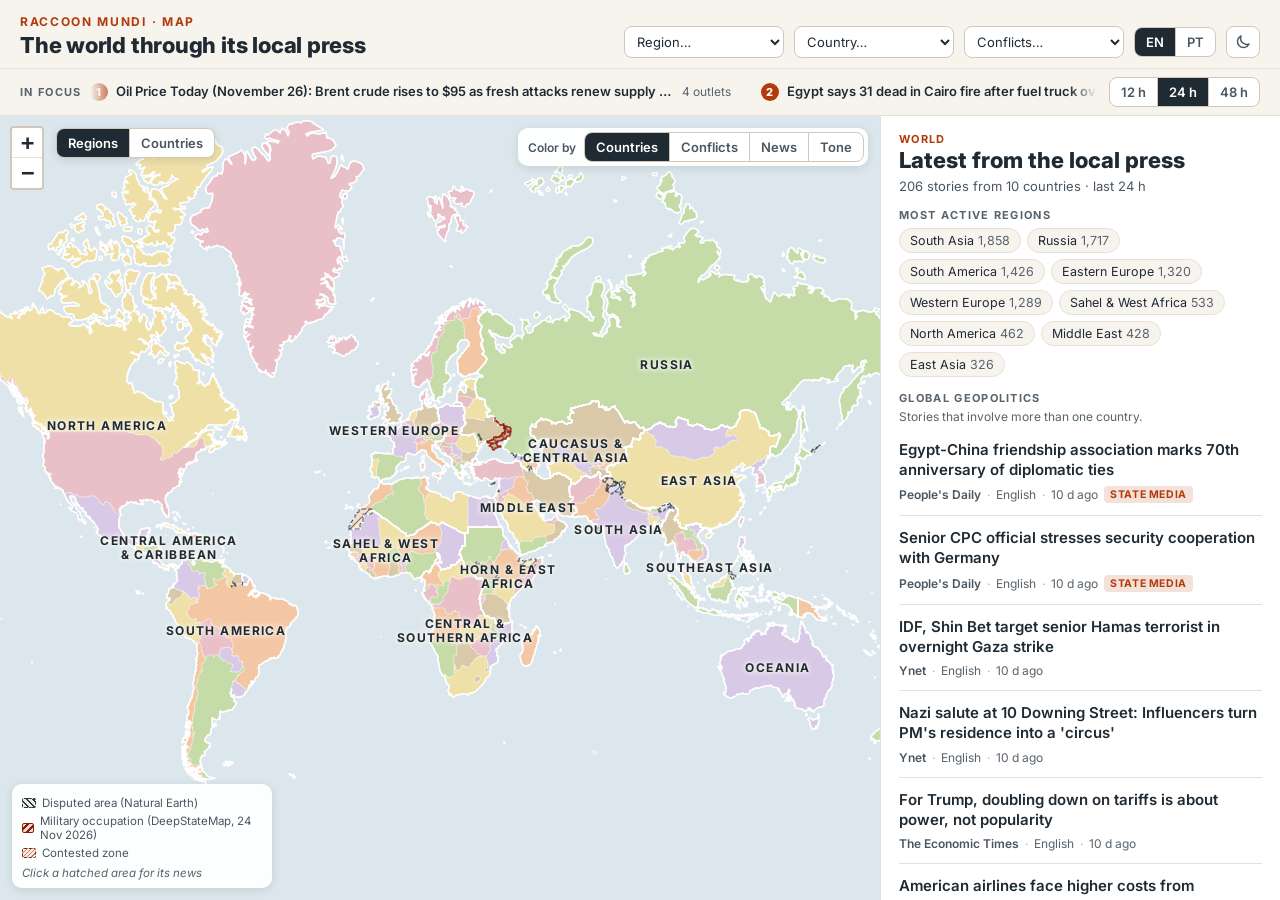
==== commit 8bc719fb: "Mudança 35: filtro próprio para os estados Os estados saem do filtro de país (que fica só com os paí" ====
--- a/site/index.html
+++ b/site/index.html
@@ -39,6 +39,11 @@
       <svg class="icone-busca" viewBox="0 0 24 24" width="18" height="18" aria-hidden="true"><path d="M12 21s-6.5-6.2-6.5-11a6.5 6.5 0 0 1 13 0c0 4.8-6.5 11-6.5 11z" fill="none" stroke="currentColor" stroke-width="1.9" stroke-linejoin="round"/><circle cx="12" cy="10" r="2.3" fill="none" stroke="currentColor" stroke-width="1.8"/></svg>
       <span class="sr" data-i18n="filtroPais">Country</span>
       <select id="filtro-pais" aria-label="Country"></select>
+    </label>
+    <label class="ir-para" id="filtro-estado-rotulo" title="State" hidden>
+      <svg class="icone-busca" viewBox="0 0 24 24" width="18" height="18" aria-hidden="true"><path d="M5 6l6-2.5 4 2 4.5-1v7l-2 2 1 5-6 2-3-3-4.5.5-1-5 2-3z" fill="none" stroke="currentColor" stroke-width="1.8" stroke-linejoin="round"/></svg>
+      <span class="sr" data-i18n="filtroEstado">State</span>
+      <select id="filtro-estado" aria-label="State"></select>
     </label>
     <label class="ir-para" title="Wars and disputes">
       <svg class="icone-busca" viewBox="0 0 24 24" width="18" height="18" aria-hidden="true"><rect x="4" y="4" width="16" height="16" rx="2.5" fill="none" stroke="currentColor" stroke-width="1.9"/><path d="M4.8 13.5l8.7-8.7M8 19.2L19.2 8M14 19.5l5.5-5.5" fill="none" stroke="currentColor" stroke-width="1.6" stroke-linecap="round"/></svg>
--- a/site/style.css
+++ b/site/style.css
@@ -361,3 +361,7 @@
   .lentes .segmentado { display: none; }
   .lentes #lentes-select { display: block; min-height: 34px; }
 }
+/* Filtro de estado: só aparece com o Brasil (ou um estado dele) selecionado */
+.ir-para[hidden] { display: none !important; }
+@media (max-width: 1180px) and (min-width: 821px) { .com-estados .ir-para select { width: 118px; } }
+@media (max-width: 400px) { .com-estados .sobretitulo { font-size: 9.5px; letter-spacing: .03em; } .com-estados .controles { gap: 3px; } .com-estados .ir-para, .com-estados .botao-tema { width: 33px; } }
